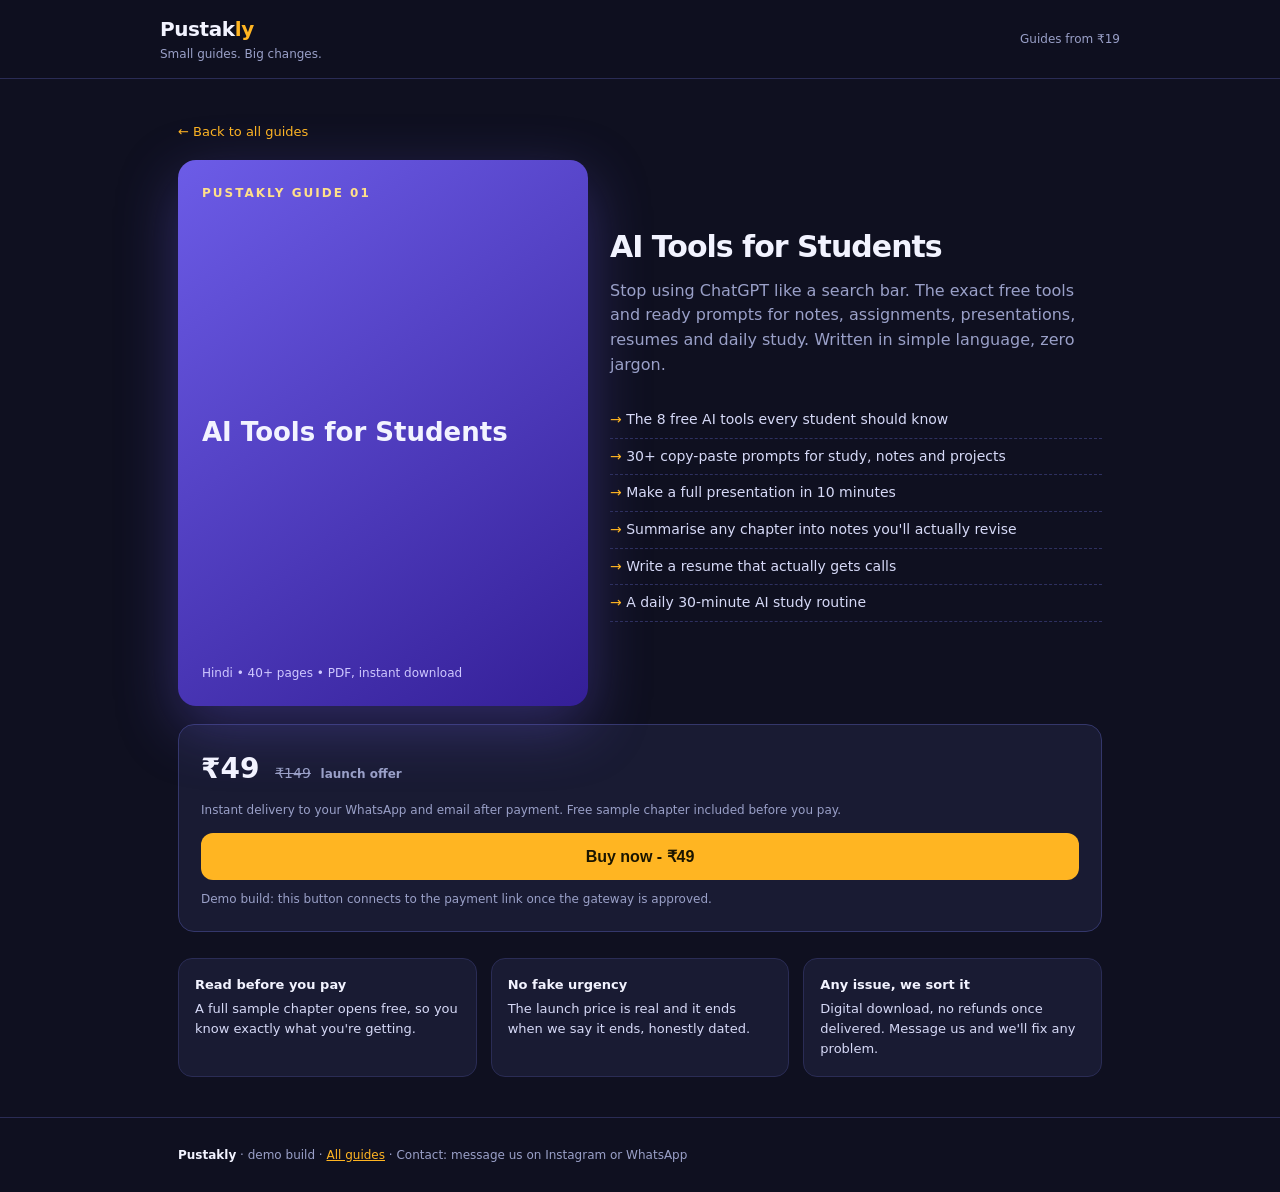
==== guide-ai-tools.html @ 48b12f2c "Pustakly demo store: homepage + AI tools guide page" ====
<!DOCTYPE html><html lang="en"><head><meta charset="utf-8">
<meta name="viewport" content="width=device-width,initial-scale=1">
<title>AI Tools for Students - Pustakly</title>
<style>
:root{--bg:#0f1020;--card:#191b33;--card2:#22244a;--ink:#f2f3ff;--mut:#9aa0c8;--acc:#ffb522;--acc2:#6c5ce7;--ok:#2ecc9b}
*{box-sizing:border-box;margin:0;padding:0}
body{font-family:system-ui,-apple-system,'Segoe UI',Roboto,sans-serif;background:var(--bg);color:var(--ink);line-height:1.55}
.wrap{max-width:960px;margin:0 auto;padding:0 18px}
header{position:sticky;top:0;z-index:9;background:rgba(15,16,32,.92);backdrop-filter:blur(8px);border-bottom:1px solid #2a2c55}
.nav{display:flex;align-items:center;justify-content:space-between;padding:14px 0}
.logo{font-weight:800;font-size:20px;letter-spacing:-.4px}
.logo span{color:var(--acc)}
.tag{font-size:12px;color:var(--mut)}
.hero{padding:52px 0 40px;background:linear-gradient(160deg,#181a3d 0%,#0f1020 60%)}
.badge{display:inline-block;background:#2a2c55;color:var(--acc);font-size:12px;font-weight:700;padding:5px 12px;border-radius:99px;margin-bottom:16px}
h1{font-size:clamp(28px,6vw,44px);line-height:1.15;letter-spacing:-1px;font-weight:800}
h1 em{font-style:normal;color:var(--acc)}
.sub{color:var(--mut);font-size:16px;max-width:520px;margin:14px 0 24px}
.btn{display:inline-block;background:var(--acc);color:#1a1500;font-weight:800;padding:14px 26px;border-radius:12px;font-size:16px;text-decoration:none;border:none;cursor:pointer}
.btn.ghost{background:transparent;color:var(--ink);border:1px solid #3a3d78;margin-left:10px}
.stats{display:flex;gap:26px;margin-top:30px;flex-wrap:wrap}
.stat b{font-size:20px}.stat span{display:block;font-size:12px;color:var(--mut)}
section{padding:44px 0}
h2{font-size:clamp(20px,4vw,28px);letter-spacing:-.4px;margin-bottom:6px}
.lead{color:var(--mut);margin-bottom:22px}
.quiz{background:var(--card);border:1px solid #2a2c55;border-radius:18px;padding:24px}
.qq{margin:0 0 8px;font-weight:700}
.opts{display:flex;gap:10px;flex-wrap:wrap;margin-bottom:18px}
.opt{background:var(--card2);border:1px solid #34376b;color:var(--ink);padding:10px 16px;border-radius:10px;font-size:14px;cursor:pointer}
.opt.sel{border-color:var(--acc);color:var(--acc)}
.res{display:none;background:var(--card2);border:1px solid var(--acc);border-radius:14px;padding:18px;margin-top:6px}
.res b{color:var(--acc)}
.grid{display:grid;grid-template-columns:repeat(auto-fill,minmax(250px,1fr));gap:16px}
.bcard{background:var(--card);border:1px solid #2a2c55;border-radius:16px;padding:20px;display:flex;flex-direction:column;gap:8px}
.bcard h3{font-size:17px}
.bcard p{font-size:13px;color:var(--mut);flex:1}
.price{font-weight:800;font-size:20px}
.price s{color:var(--mut);font-weight:400;font-size:14px;margin-left:6px}
.pill{align-self:flex-start;font-size:11px;font-weight:800;letter-spacing:.6px;text-transform:uppercase;padding:4px 10px;border-radius:99px}
.pill.live{background:rgba(46,204,155,.15);color:var(--ok)}
.pill.soon{background:#2a2c55;color:var(--mut)}
.feat{display:grid;grid-template-columns:1fr;gap:22px}
@media(min-width:720px){.feat{grid-template-columns:1fr 1.2fr;align-items:center}}
.cover{background:linear-gradient(145deg,#6c5ce7,#341f97);border-radius:18px;aspect-ratio:3/4;display:flex;flex-direction:column;justify-content:space-between;padding:24px;box-shadow:0 20px 60px rgba(108,92,231,.35)}
.cover .k{font-size:12px;font-weight:800;letter-spacing:2px;color:#ffe08a;text-transform:uppercase}
.cover h3{font-size:26px;line-height:1.2}
.cover .f{font-size:12px;color:#cfc8ff}
.toc{list-style:none;margin:14px 0}
.toc li{padding:7px 0;border-bottom:1px dashed #2e3060;font-size:14px;color:#d6d9f7}
.toc li::before{content:"\2192  ";color:var(--acc)}
.small{font-size:12px;color:var(--mut)}
.trust{display:grid;grid-template-columns:repeat(auto-fit,minmax(200px,1fr));gap:14px}
.tcard{background:var(--card);border:1px solid #2a2c55;border-radius:14px;padding:16px;font-size:13px;color:#d6d9f7}
.tcard b{display:block;margin-bottom:4px;color:var(--ink)}
footer{border-top:1px solid #2a2c55;padding:28px 0;font-size:12px;color:var(--mut)}
footer b{color:var(--ink)}
.pagerow{padding:40px 0}
.backlink{color:var(--acc);font-size:13px;text-decoration:none;display:inline-block;margin-bottom:18px}
.buybox{background:var(--card);border:1px solid #34376b;border-radius:16px;padding:22px;margin-top:18px}
.buybox .price{font-size:28px}
.buybox .btn{width:100%;text-align:center;margin-top:14px}
.note{margin-top:10px}
</style></head><body>
<header><div class="wrap nav"><div><div class="logo">Pustak<span>ly</span></div><div class="tag">Small guides. Big changes.</div></div><div class="tag">Guides from &#8377;19</div></div></header>

<section class="pagerow"><div class="wrap">
<a class="backlink" href="index.html">&#8592; Back to all guides</a>
<div class="feat">
<div class="cover"><div><div class="k">Pustakly guide 01</div></div><h3>AI Tools for Students</h3><div class="f">Hindi &#8226; 40+ pages &#8226; PDF, instant download</div></div>
<div>
<h1 style="font-size:30px">AI Tools for Students</h1>
<p class="sub">Stop using ChatGPT like a search bar. The exact free tools and ready prompts for notes, assignments, presentations, resumes and daily study. Written in simple language, zero jargon.</p>
<ul class="toc">
<li>The 8 free AI tools every student should know</li>
<li>30+ copy-paste prompts for study, notes and projects</li>
<li>Make a full presentation in 10 minutes</li>
<li>Summarise any chapter into notes you'll actually revise</li>
<li>Write a resume that actually gets calls</li>
<li>A daily 30-minute AI study routine</li>
</ul>
</div>
</div>

<div class="buybox">
<div class="price">&#8377;49 <s>&#8377;149</s> <span class="small">launch offer</span></div>
<p class="small note">Instant delivery to your WhatsApp and email after payment. Free sample chapter included before you pay.</p>
<button class="btn" onclick="this.textContent='Payment link plugs in after gateway approval'">Buy now - &#8377;49</button>
<p class="small note">Demo build: this button connects to the payment link once the gateway is approved.</p>
</div>

<div class="trust" style="margin-top:26px">
<div class="tcard"><b>Read before you pay</b>A full sample chapter opens free, so you know exactly what you're getting.</div>
<div class="tcard"><b>No fake urgency</b>The launch price is real and it ends when we say it ends, honestly dated.</div>
<div class="tcard"><b>Any issue, we sort it</b>Digital download, no refunds once delivered. Message us and we'll fix any problem.</div>
</div>
</div></section>

<footer><div class="wrap"><b>Pustakly</b> &#183; demo build &#183; <a href="index.html" style="color:var(--acc)">All guides</a> &#183; Contact: message us on Instagram or WhatsApp</div></footer>
</body></html>
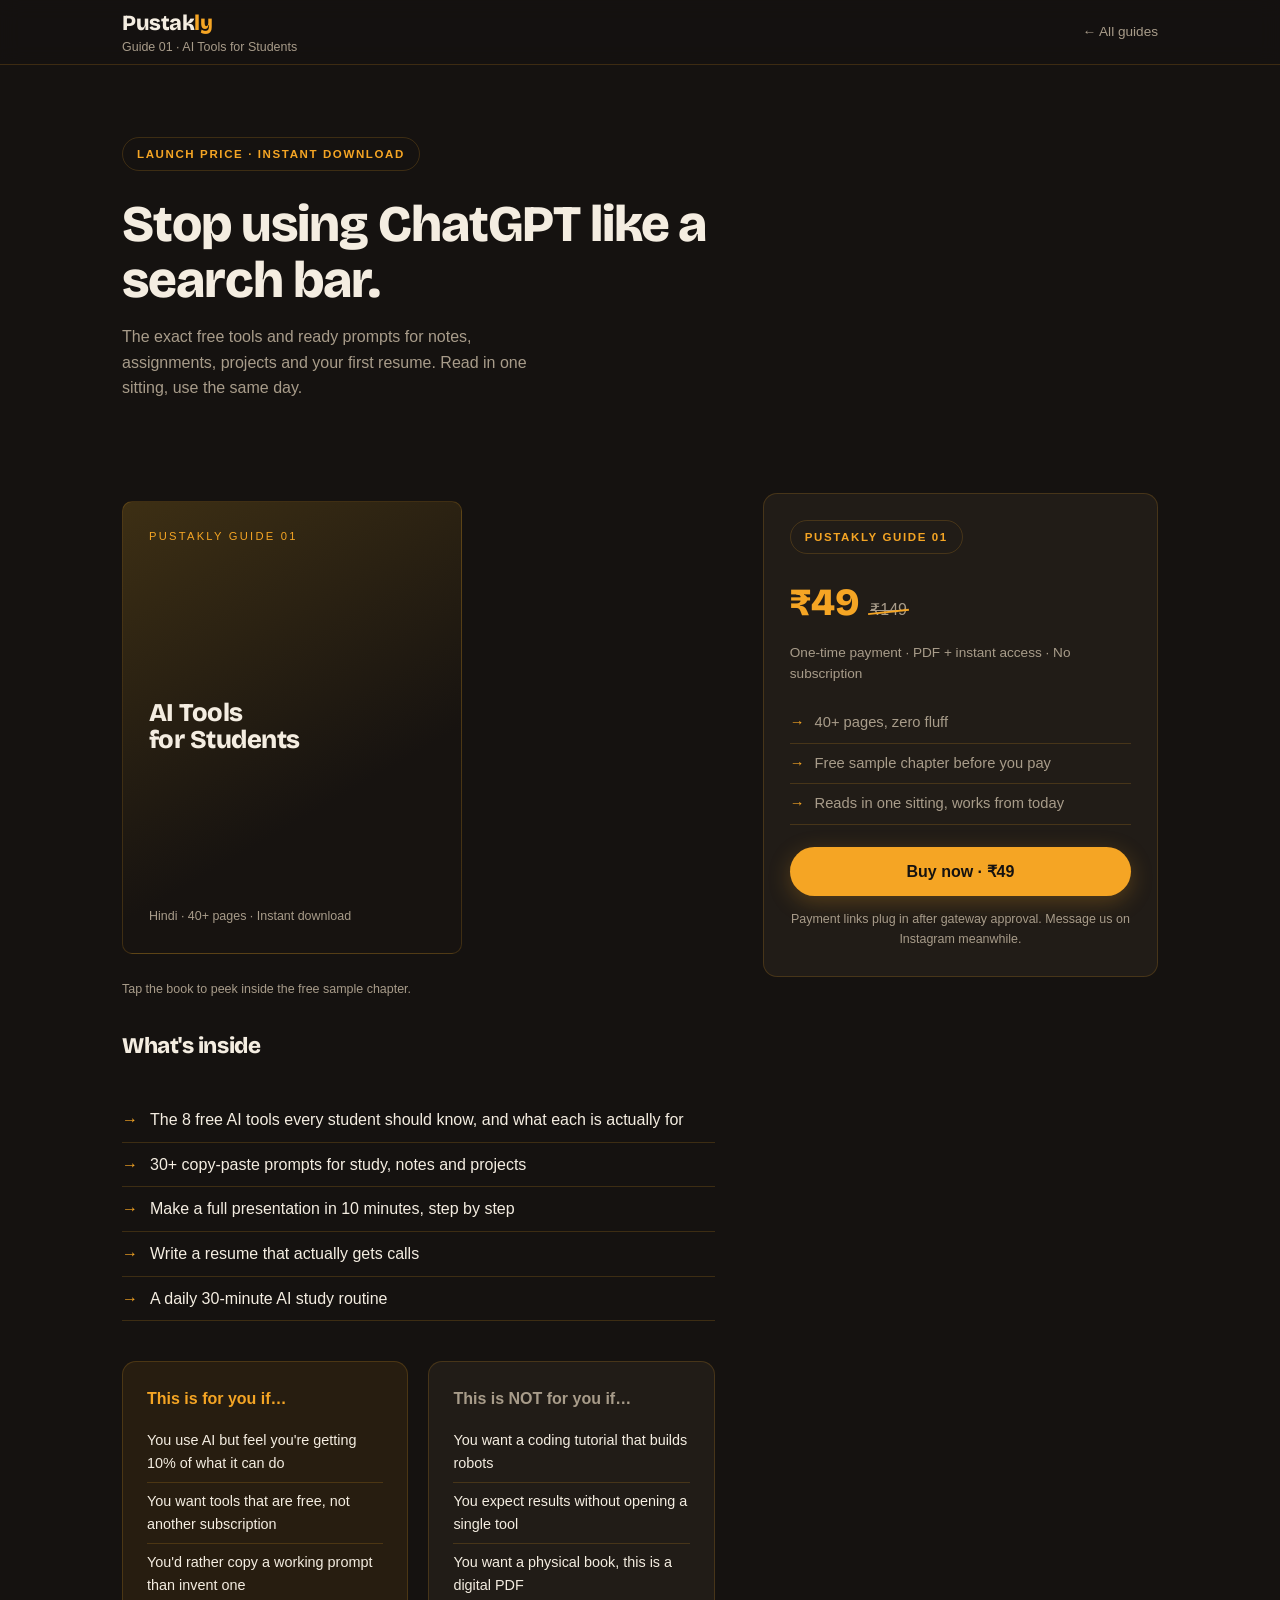
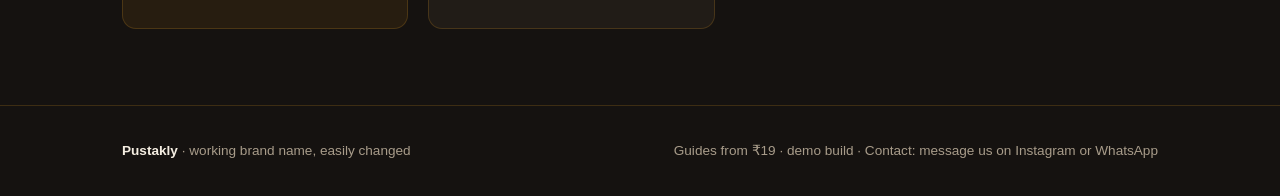
==== commit 8b625ff0: "Production rebuild: real css/js structure, design system, premium interaction layer" ====
--- a/guide-ai-tools.html
+++ b/guide-ai-tools.html
@@ -1,99 +1,174 @@
-<!DOCTYPE html><html lang="en"><head><meta charset="utf-8">
-<meta name="viewport" content="width=device-width,initial-scale=1">
-<title>AI Tools for Students - Pustakly</title>
+<!DOCTYPE html>
+<html lang="en">
+<head>
+<meta charset="UTF-8">
+<meta name="viewport" content="width=device-width, initial-scale=1.0">
+<title>AI Tools for Students — Pustakly guide 01</title>
+<meta name="description" content="Stop using ChatGPT like a search bar. The exact free tools and ready prompts for notes, assignments, projects and your first resume. ₹49 launch price, instant download.">
+<link rel="icon" href="assets/favicon.svg" type="image/svg+xml">
+<link rel="preconnect" href="https://fonts.googleapis.com">
+<link rel="preconnect" href="https://fonts.gstatic.com" crossorigin>
+<link href="https://fonts.googleapis.com/css2?family=Bricolage+Grotesque:opsz,wght@12..96,400;12..96,700;12..96,800&display=swap" rel="stylesheet">
+<link rel="stylesheet" href="css/style.css">
 <style>
-:root{--bg:#0f1020;--card:#191b33;--card2:#22244a;--ink:#f2f3ff;--mut:#9aa0c8;--acc:#ffb522;--acc2:#6c5ce7;--ok:#2ecc9b}
-*{box-sizing:border-box;margin:0;padding:0}
-body{font-family:system-ui,-apple-system,'Segoe UI',Roboto,sans-serif;background:var(--bg);color:var(--ink);line-height:1.55}
-.wrap{max-width:960px;margin:0 auto;padding:0 18px}
-header{position:sticky;top:0;z-index:9;background:rgba(15,16,32,.92);backdrop-filter:blur(8px);border-bottom:1px solid #2a2c55}
-.nav{display:flex;align-items:center;justify-content:space-between;padding:14px 0}
-.logo{font-weight:800;font-size:20px;letter-spacing:-.4px}
-.logo span{color:var(--acc)}
-.tag{font-size:12px;color:var(--mut)}
-.hero{padding:52px 0 40px;background:linear-gradient(160deg,#181a3d 0%,#0f1020 60%)}
-.badge{display:inline-block;background:#2a2c55;color:var(--acc);font-size:12px;font-weight:700;padding:5px 12px;border-radius:99px;margin-bottom:16px}
-h1{font-size:clamp(28px,6vw,44px);line-height:1.15;letter-spacing:-1px;font-weight:800}
-h1 em{font-style:normal;color:var(--acc)}
-.sub{color:var(--mut);font-size:16px;max-width:520px;margin:14px 0 24px}
-.btn{display:inline-block;background:var(--acc);color:#1a1500;font-weight:800;padding:14px 26px;border-radius:12px;font-size:16px;text-decoration:none;border:none;cursor:pointer}
-.btn.ghost{background:transparent;color:var(--ink);border:1px solid #3a3d78;margin-left:10px}
-.stats{display:flex;gap:26px;margin-top:30px;flex-wrap:wrap}
-.stat b{font-size:20px}.stat span{display:block;font-size:12px;color:var(--mut)}
-section{padding:44px 0}
-h2{font-size:clamp(20px,4vw,28px);letter-spacing:-.4px;margin-bottom:6px}
-.lead{color:var(--mut);margin-bottom:22px}
-.quiz{background:var(--card);border:1px solid #2a2c55;border-radius:18px;padding:24px}
-.qq{margin:0 0 8px;font-weight:700}
-.opts{display:flex;gap:10px;flex-wrap:wrap;margin-bottom:18px}
-.opt{background:var(--card2);border:1px solid #34376b;color:var(--ink);padding:10px 16px;border-radius:10px;font-size:14px;cursor:pointer}
-.opt.sel{border-color:var(--acc);color:var(--acc)}
-.res{display:none;background:var(--card2);border:1px solid var(--acc);border-radius:14px;padding:18px;margin-top:6px}
-.res b{color:var(--acc)}
-.grid{display:grid;grid-template-columns:repeat(auto-fill,minmax(250px,1fr));gap:16px}
-.bcard{background:var(--card);border:1px solid #2a2c55;border-radius:16px;padding:20px;display:flex;flex-direction:column;gap:8px}
-.bcard h3{font-size:17px}
-.bcard p{font-size:13px;color:var(--mut);flex:1}
-.price{font-weight:800;font-size:20px}
-.price s{color:var(--mut);font-weight:400;font-size:14px;margin-left:6px}
-.pill{align-self:flex-start;font-size:11px;font-weight:800;letter-spacing:.6px;text-transform:uppercase;padding:4px 10px;border-radius:99px}
-.pill.live{background:rgba(46,204,155,.15);color:var(--ok)}
-.pill.soon{background:#2a2c55;color:var(--mut)}
-.feat{display:grid;grid-template-columns:1fr;gap:22px}
-@media(min-width:720px){.feat{grid-template-columns:1fr 1.2fr;align-items:center}}
-.cover{background:linear-gradient(145deg,#6c5ce7,#341f97);border-radius:18px;aspect-ratio:3/4;display:flex;flex-direction:column;justify-content:space-between;padding:24px;box-shadow:0 20px 60px rgba(108,92,231,.35)}
-.cover .k{font-size:12px;font-weight:800;letter-spacing:2px;color:#ffe08a;text-transform:uppercase}
-.cover h3{font-size:26px;line-height:1.2}
-.cover .f{font-size:12px;color:#cfc8ff}
-.toc{list-style:none;margin:14px 0}
-.toc li{padding:7px 0;border-bottom:1px dashed #2e3060;font-size:14px;color:#d6d9f7}
-.toc li::before{content:"\2192  ";color:var(--acc)}
-.small{font-size:12px;color:var(--mut)}
-.trust{display:grid;grid-template-columns:repeat(auto-fit,minmax(200px,1fr));gap:14px}
-.tcard{background:var(--card);border:1px solid #2a2c55;border-radius:14px;padding:16px;font-size:13px;color:#d6d9f7}
-.tcard b{display:block;margin-bottom:4px;color:var(--ink)}
-footer{border-top:1px solid #2a2c55;padding:28px 0;font-size:12px;color:var(--mut)}
-footer b{color:var(--ink)}
-.pagerow{padding:40px 0}
-.backlink{color:var(--acc);font-size:13px;text-decoration:none;display:inline-block;margin-bottom:18px}
-.buybox{background:var(--card);border:1px solid #34376b;border-radius:16px;padding:22px;margin-top:18px}
-.buybox .price{font-size:28px}
-.buybox .btn{width:100%;text-align:center;margin-top:14px}
-.note{margin-top:10px}
-</style></head><body>
-<header><div class="wrap nav"><div><div class="logo">Pustak<span>ly</span></div><div class="tag">Small guides. Big changes.</div></div><div class="tag">Guides from &#8377;19</div></div></header>
+.p-head{padding:72px 0 8px}
+.p-head h1{font-size:clamp(2rem,6vw,3.2rem);max-width:20ch}
+.p-head .sub{margin-top:16px;color:var(--muted-light);max-width:46ch}
+.p-grid{display:grid;grid-template-columns:1.2fr .8fr;gap:48px;margin-top:44px;align-items:start}
+.p-panel{border:1px solid var(--line-dark);border-radius:var(--radius);padding:26px;background:var(--ink-2);position:sticky;top:88px}
+.p-panel .price-now{font-family:var(--font-display);font-size:2.4rem;font-weight:800;color:var(--amber)}
+.p-panel .price-was{color:var(--muted-light);position:relative;display:inline-block;margin-left:6px}
+.p-panel ul{list-style:none;margin:18px 0 22px}
+.p-panel li{padding:8px 0;border-bottom:1px solid var(--line-dark);font-size:.92rem;color:var(--muted-light);display:flex;gap:10px}
+.p-panel li::before{content:"→";color:var(--amber);font-weight:700}
+.flip-wrap{perspective:1200px;margin:8px 0 26px;max-width:340px;cursor:pointer}
+.flip-inner{position:relative;aspect-ratio:3/4;transform-style:preserve-3d;transition:transform .7s var(--ease)}
+.flip-wrap.flipped .flip-inner{transform:rotateY(180deg)}
+.flip-face{position:absolute;inset:0;backface-visibility:hidden;border-radius:10px;border:1px solid var(--line-dark);padding:26px;display:flex;flex-direction:column;justify-content:space-between;background:linear-gradient(150deg,#3d2f14,#171310 65%)}
+.flip-face.back{transform:rotateY(180deg);background:var(--paper);color:var(--text-dark)}
+.flip-face .fv-tag{font-size:.7rem;letter-spacing:.2em;text-transform:uppercase;color:var(--amber)}
+.flip-face h3{font-size:1.6rem}
+.flip-face p{font-size:.86rem;color:var(--muted-dark)}
+.flip-face.back .fv-tag{color:var(--amber-deep)}
+.flip-hint{font-size:.78rem;color:var(--muted-light);margin-top:10px}
+.fit-grid{display:grid;grid-template-columns:1fr 1fr;gap:20px;margin-top:10px}
+.fit{border-radius:var(--radius);padding:24px;border:1px solid var(--line-dark)}
+.fit.yes{background:rgba(245,165,36,.08)}
+.fit.no{background:var(--ink-2)}
+.fit b{display:block;margin-bottom:10px;font-size:1rem}
+.fit.yes b{color:var(--amber)}
+.fit.no b{color:var(--muted-light)}
+.fit ul{list-style:none}
+.fit li{padding:7px 0;font-size:.9rem;border-bottom:1px solid var(--line-dark)}
+.fit li:last-child{border:none}
+@media(max-width:900px){.p-grid{grid-template-columns:1fr}.p-panel{position:static}}
+</style>
+</head>
+<body>
 
-<section class="pagerow"><div class="wrap">
-<a class="backlink" href="index.html">&#8592; Back to all guides</a>
-<div class="feat">
-<div class="cover"><div><div class="k">Pustakly guide 01</div></div><h3>AI Tools for Students</h3><div class="f">Hindi &#8226; 40+ pages &#8226; PDF, instant download</div></div>
-<div>
-<h1 style="font-size:30px">AI Tools for Students</h1>
-<p class="sub">Stop using ChatGPT like a search bar. The exact free tools and ready prompts for notes, assignments, presentations, resumes and daily study. Written in simple language, zero jargon.</p>
-<ul class="toc">
-<li>The 8 free AI tools every student should know</li>
-<li>30+ copy-paste prompts for study, notes and projects</li>
-<li>Make a full presentation in 10 minutes</li>
-<li>Summarise any chapter into notes you'll actually revise</li>
-<li>Write a resume that actually gets calls</li>
-<li>A daily 30-minute AI study routine</li>
-</ul>
-</div>
+<header class="site-head">
+  <div class="wrap">
+    <div>
+      <a class="logo" href="index.html">Pustak<em>ly</em></a>
+      <div class="head-tag">Guide 01 · AI Tools for Students</div>
+    </div>
+    <div class="head-right"><a href="index.html#books">← All guides</a></div>
+  </div>
+</header>
+
+<main>
+<section class="p-head">
+  <div class="wrap">
+    <span class="chip">Launch price · instant download</span>
+    <h1 class="kinetic">Stop using ChatGPT like a search bar.</h1>
+    <p class="sub">The exact free tools and ready prompts for notes, assignments, projects and your first resume. Read in one sitting, use the same day.</p>
+  </div>
+</section>
+
+<section class="sec" style="padding-top:40px">
+  <div class="wrap">
+    <div class="p-grid">
+      <div class="reveal">
+        <div class="flip-wrap" id="flip" tabindex="0" role="button" aria-label="Flip to preview the sample chapter">
+          <div class="flip-inner">
+            <div class="flip-face front">
+              <span class="fv-tag">Pustakly guide 01</span>
+              <h3>AI Tools<br>for Students</h3>
+              <span style="font-size:.78rem;color:var(--muted-light)">Hindi · 40+ pages · Instant download</span>
+            </div>
+            <div class="flip-face back">
+              <span class="fv-tag">Free sample chapter</span>
+              <div>
+                <h3 style="font-size:1.2rem;margin-bottom:10px">Chapter 2: The 8 free tools</h3>
+                <p>Why the paid AI subscriptions students are sold mostly duplicate free tools, and the exact 8 to set up tonight, with what each one is actually for.</p>
+              </div>
+              <span style="font-size:.72rem;color:var(--muted-dark)">Tap to flip back</span>
+            </div>
+          </div>
+        </div>
+        <p class="flip-hint">Tap the book to peek inside the free sample chapter.</p>
+
+        <div class="sec-head" style="margin-top:34px">
+          <h3 style="font-size:1.4rem">What's inside</h3>
+        </div>
+        <ul style="list-style:none;margin-top:16px">
+          <li style="padding:9px 0;border-bottom:1px solid var(--line-dark);display:flex;gap:12px"><span style="color:var(--amber);font-weight:700">→</span>The 8 free AI tools every student should know, and what each is actually for</li>
+          <li style="padding:9px 0;border-bottom:1px solid var(--line-dark);display:flex;gap:12px"><span style="color:var(--amber);font-weight:700">→</span>30+ copy-paste prompts for study, notes and projects</li>
+          <li style="padding:9px 0;border-bottom:1px solid var(--line-dark);display:flex;gap:12px"><span style="color:var(--amber);font-weight:700">→</span>Make a full presentation in 10 minutes, step by step</li>
+          <li style="padding:9px 0;border-bottom:1px solid var(--line-dark);display:flex;gap:12px"><span style="color:var(--amber);font-weight:700">→</span>Write a resume that actually gets calls</li>
+          <li style="padding:9px 0;border-bottom:1px solid var(--line-dark);display:flex;gap:12px"><span style="color:var(--amber);font-weight:700">→</span>A daily 30-minute AI study routine</li>
+        </ul>
+
+        <div class="fit-grid" style="margin-top:40px">
+          <div class="fit yes">
+            <b>This is for you if…</b>
+            <ul>
+              <li>You use AI but feel you're getting 10% of what it can do</li>
+              <li>You want tools that are free, not another subscription</li>
+              <li>You'd rather copy a working prompt than invent one</li>
+            </ul>
+          </div>
+          <div class="fit no">
+            <b>This is NOT for you if…</b>
+            <ul>
+              <li>You want a coding tutorial that builds robots</li>
+              <li>You expect results without opening a single tool</li>
+              <li>You want a physical book, this is a digital PDF</li>
+            </ul>
+          </div>
+        </div>
+      </div>
+
+      <aside class="p-panel price-strike">
+        <span class="chip" style="margin-bottom:18px">Pustakly guide 01</span>
+        <div>
+          <span class="price-now">₹49</span>
+          <span class="price-was strike"><s>₹149</s></span>
+        </div>
+        <p style="font-size:.85rem;color:var(--muted-light);margin-top:8px">One-time payment · PDF + instant access · No subscription</p>
+        <ul>
+          <li>40+ pages, zero fluff</li>
+          <li>Free sample chapter before you pay</li>
+          <li>Reads in one sitting, works from today</li>
+        </ul>
+        <button class="btn btn-primary" style="width:100%;justify-content:center" data-buy>Buy now · ₹49</button>
+        <p style="font-size:.78rem;color:var(--muted-light);margin-top:14px;text-align:center">Payment links plug in after gateway approval. Message us on Instagram meanwhile.</p>
+      </aside>
+    </div>
+  </div>
+</section>
+</main>
+
+<footer>
+  <div class="wrap">
+    <div><b style="color:var(--text-light)">Pustakly</b> · working brand name, easily changed</div>
+    <div>Guides from ₹19 · demo build · Contact: message us on Instagram or WhatsApp</div>
+  </div>
+</footer>
+
+<div class="buy-bar">
+  <div class="bb-price">₹49<s>₹149</s></div>
+  <button class="btn btn-primary" data-buy>Get the guide</button>
 </div>
 
-<div class="buybox">
-<div class="price">&#8377;49 <s>&#8377;149</s> <span class="small">launch offer</span></div>
-<p class="small note">Instant delivery to your WhatsApp and email after payment. Free sample chapter included before you pay.</p>
-<button class="btn" onclick="this.textContent='Payment link plugs in after gateway approval'">Buy now - &#8377;49</button>
-<p class="small note">Demo build: this button connects to the payment link once the gateway is approved.</p>
-</div>
-
-<div class="trust" style="margin-top:26px">
-<div class="tcard"><b>Read before you pay</b>A full sample chapter opens free, so you know exactly what you're getting.</div>
-<div class="tcard"><b>No fake urgency</b>The launch price is real and it ends when we say it ends, honestly dated.</div>
-<div class="tcard"><b>Any issue, we sort it</b>Digital download, no refunds once delivered. Message us and we'll fix any problem.</div>
-</div>
-</div></section>
-
-<footer><div class="wrap"><b>Pustakly</b> &#183; demo build &#183; <a href="index.html" style="color:var(--acc)">All guides</a> &#183; Contact: message us on Instagram or WhatsApp</div></footer>
-</body></html>+<script src="js/main.js"></script>
+<script>
+(function () {
+  var flip = document.getElementById('flip');
+  if (flip) {
+    flip.addEventListener('click', function () { flip.classList.toggle('flipped'); });
+    flip.addEventListener('keydown', function (e) {
+      if (e.key === 'Enter' || e.key === ' ') { e.preventDefault(); flip.classList.toggle('flipped'); }
+    });
+  }
+  document.querySelectorAll('[data-buy]').forEach(function (b) {
+    b.addEventListener('click', function () {
+      var old = b.textContent;
+      b.textContent = 'Gateway coming soon ✓';
+      setTimeout(function () { b.textContent = old; }, 1600);
+    });
+  });
+})();
+</script>
+</body>
+</html>
--- a/css/style.css
+++ b/css/style.css
@@ -0,0 +1,244 @@
+/* Pustakly production stylesheet
+   Design system: warm near-black + cream paper + one amber accent.
+   Display face: Bricolage Grotesque. Body: system stack (fast, no slop). */
+
+:root{
+  --ink:#151210;
+  --ink-2:#211c17;
+  --paper:#f7f1e6;
+  --paper-2:#efe6d6;
+  --amber:#f5a524;
+  --amber-deep:#d9860f;
+  --text-dark:#181410;
+  --text-light:#f4ede1;
+  --muted-dark:#6d6357;
+  --muted-light:#a89c8a;
+  --line-dark:rgba(245,165,36,.18);
+  --line-light:rgba(21,18,16,.12);
+  --radius:14px;
+  --maxw:1080px;
+  --font-display:'Bricolage Grotesque',Georgia,serif;
+  --ease:cubic-bezier(.22,.61,.36,1);
+}
+
+*{margin:0;padding:0;box-sizing:border-box}
+html{scroll-behavior:smooth}
+@media (prefers-reduced-motion:reduce){
+  html{scroll-behavior:auto}
+  *,*::before,*::after{animation-duration:.01ms!important;animation-iteration-count:1!important;transition-duration:.01ms!important}
+}
+
+body{
+  font-family:-apple-system,BlinkMacSystemFont,'Segoe UI',Roboto,'Noto Sans',sans-serif;
+  background:var(--ink);
+  color:var(--text-light);
+  line-height:1.6;
+  -webkit-font-smoothing:antialiased;
+}
+
+h1,h2,h3,.display{
+  font-family:var(--font-display);
+  font-weight:800;
+  letter-spacing:-.02em;
+  line-height:1.08;
+}
+
+a{color:inherit;text-decoration:none}
+img{max-width:100%;display:block}
+
+.wrap{max-width:var(--maxw);margin:0 auto;padding:0 22px}
+
+/* ---------- header ---------- */
+.site-head{
+  position:sticky;top:0;z-index:50;
+  background:rgba(21,18,16,.88);
+  backdrop-filter:blur(10px);
+  border-bottom:1px solid var(--line-dark);
+}
+.site-head .wrap{display:flex;align-items:center;justify-content:space-between;height:64px}
+.logo{font-family:var(--font-display);font-weight:800;font-size:1.35rem;letter-spacing:-.02em}
+.logo em{font-style:normal;color:var(--amber)}
+.head-tag{font-size:.78rem;color:var(--muted-light);margin-top:-2px}
+.head-right{font-size:.85rem;color:var(--muted-light)}
+.head-right b{color:var(--text-light);font-size:1rem}
+
+/* ---------- hero ---------- */
+.hero{padding:84px 0 72px;position:relative;overflow:hidden}
+.hero::after{
+  content:"";position:absolute;inset:auto -10% -40% -10%;height:70%;
+  background:radial-gradient(60% 90% at 50% 100%,rgba(245,165,36,.13),transparent 70%);
+  pointer-events:none;
+}
+.chip{
+  display:inline-block;font-size:.72rem;font-weight:700;letter-spacing:.14em;
+  text-transform:uppercase;color:var(--amber);
+  border:1px solid var(--line-dark);border-radius:999px;padding:7px 14px;margin-bottom:26px;
+}
+.hero h1{font-size:clamp(2.5rem,7.2vw,4.4rem);max-width:16ch}
+.hero h1 .accent{color:var(--amber);font-style:italic;font-weight:800}
+.hero .sub{margin-top:22px;font-size:1.06rem;color:var(--muted-light);max-width:44ch}
+
+.kinetic .w{display:inline-block;opacity:0;transform:translateY(.7em);animation:w-rise .5s var(--ease) forwards}
+@keyframes w-rise{to{opacity:1;transform:none}}
+
+.cta-row{display:flex;gap:14px;flex-wrap:wrap;margin-top:34px}
+.btn{
+  display:inline-flex;align-items:center;gap:8px;
+  font-weight:700;font-size:1rem;border-radius:999px;
+  padding:15px 26px;cursor:pointer;border:none;
+  transition:transform .12s var(--ease),box-shadow .12s var(--ease),background .15s;
+}
+.btn:active{transform:scale(.97)}
+.btn-primary{background:var(--amber);color:var(--ink);box-shadow:0 6px 22px rgba(245,165,36,.25)}
+.btn-primary:hover{background:#ffb742;transform:translateY(-1px);box-shadow:0 8px 26px rgba(245,165,36,.35)}
+.btn-ghost{background:transparent;color:var(--text-light);border:1px solid var(--line-dark)}
+.btn-ghost:hover{border-color:var(--amber);color:var(--amber)}
+
+.stats{display:flex;gap:40px;flex-wrap:wrap;margin-top:52px}
+.stats b{font-family:var(--font-display);font-size:1.7rem;font-weight:800;display:block}
+.stats span{font-size:.82rem;color:var(--muted-light)}
+
+/* ---------- sections ---------- */
+.sec{padding:76px 0}
+.sec-head{margin-bottom:40px;max-width:640px}
+.sec-head .kick{font-size:.72rem;font-weight:700;letter-spacing:.16em;text-transform:uppercase;color:var(--amber);display:block;margin-bottom:12px}
+.sec-head h2{font-size:clamp(1.7rem,4.5vw,2.5rem)}
+.sec-head p{margin-top:12px;color:var(--muted-light);font-size:1rem}
+.cream{background:var(--paper);color:var(--text-dark)}
+.cream .sec-head p{color:var(--muted-dark)}
+.cream .chip,.cream .kick{color:var(--amber-deep)}
+.cream .btn-ghost{border-color:var(--line-light);color:var(--text-dark)}
+.cream .btn-ghost:hover{border-color:var(--amber-deep);color:var(--amber-deep)}
+
+/* ---------- quiz ---------- */
+.quiz-card{
+  background:#fff;border-radius:var(--radius);padding:30px 26px;
+  border:1px solid var(--line-light);box-shadow:0 2px 14px rgba(21,18,16,.05);
+  max-width:760px;
+}
+.quiz-card .q{font-weight:700;margin-bottom:14px;font-size:1.02rem}
+.opts{display:flex;gap:10px;flex-wrap:wrap;margin-bottom:26px}
+.opts button{
+  font:inherit;font-size:.94rem;font-weight:600;
+  background:var(--paper-2);color:var(--text-dark);
+  border:1px solid var(--line-light);border-radius:999px;padding:11px 20px;cursor:pointer;
+  transition:transform .12s var(--ease),background .15s,border-color .15s;
+}
+.opts button:active{transform:scale(.96)}
+.opts button:hover{border-color:var(--amber-deep)}
+.opts button.sel{background:var(--amber);border-color:var(--amber);color:var(--ink);box-shadow:0 4px 14px rgba(245,165,36,.35)}
+
+.match-card{
+  margin-top:6px;border-radius:var(--radius);padding:22px 24px;
+  background:var(--ink);color:var(--text-light);
+  opacity:0;transform:translateY(14px) scale(.98);
+  transition:opacity .4s var(--ease),transform .5s cubic-bezier(.34,1.4,.4,1);
+}
+.match-card.show{opacity:1;transform:none}
+.match-card .m-label{font-size:.75rem;letter-spacing:.14em;text-transform:uppercase;color:var(--amber);font-weight:700}
+.match-card h3{font-size:1.4rem;margin:6px 0 4px;color:var(--amber)}
+.match-card p{font-size:.92rem;color:var(--muted-light)}
+.match-card .btn{margin-top:16px;padding:11px 22px;font-size:.92rem}
+
+/* ---------- featured ---------- */
+.feat{display:grid;grid-template-columns:1fr 1fr;gap:44px;align-items:center}
+.book-visual{
+  aspect-ratio:3/4;border-radius:10px;position:relative;overflow:hidden;
+  background:linear-gradient(150deg,#3d2f14,#171310 65%);
+  border:1px solid var(--line-dark);
+  box-shadow:0 24px 60px rgba(0,0,0,.5);
+  display:flex;flex-direction:column;justify-content:space-between;padding:26px;
+  transform:rotate(-2deg);
+  transition:transform .3s var(--ease);
+}
+.book-visual:hover{transform:rotate(0) translateY(-4px)}
+.book-visual .bv-tag{font-size:.7rem;letter-spacing:.2em;text-transform:uppercase;color:var(--amber)}
+.book-visual h3{font-size:1.7rem;color:var(--text-light)}
+.book-visual .bv-meta{font-size:.78rem;color:var(--muted-light)}
+.book-visual::after{
+  content:"";position:absolute;top:0;bottom:0;right:0;width:12px;
+  background:linear-gradient(90deg,transparent,rgba(0,0,0,.45));
+}
+.feat-copy ul{list-style:none;margin-top:22px}
+.feat-copy li{padding:9px 0;border-bottom:1px solid var(--line-dark);font-size:.97rem;display:flex;gap:12px}
+.feat-copy li::before{content:"→";color:var(--amber);font-weight:700}
+.price-row{display:flex;align-items:baseline;gap:14px;margin-top:26px}
+.price-row .now{font-family:var(--font-display);font-size:2.2rem;font-weight:800;color:var(--amber)}
+.price-row .was{font-size:1.1rem;color:var(--muted-light);position:relative}
+.strike::after{
+  content:"";position:absolute;left:-2px;right:100%;top:54%;height:2px;background:var(--amber);
+  transform:rotate(-6deg);transition:right .45s var(--ease) .3s;
+}
+.revealed .strike::after,.strike.revealed::after{right:-2px}
+
+/* ---------- marquee ---------- */
+.strip{border-top:1px solid var(--line-dark);border-bottom:1px solid var(--line-dark);padding:16px 0;overflow:hidden;background:var(--ink-2)}
+.strip-track{display:flex;gap:44px;width:max-content;animation:slide 26s linear infinite;white-space:nowrap}
+.strip:hover .strip-track{animation-play-state:paused}
+.strip-track span{font-size:.9rem;font-weight:600;color:var(--muted-light)}
+.strip-track span b{color:var(--amber)}
+@keyframes slide{to{transform:translateX(-50%)}}
+
+/* ---------- guide cards ---------- */
+.grid{display:grid;grid-template-columns:repeat(3,1fr);gap:20px}
+.g-card{
+  background:#fff;border:1px solid var(--line-light);border-radius:var(--radius);
+  padding:24px;display:flex;flex-direction:column;gap:10px;
+  transition:transform .2s var(--ease),box-shadow .2s var(--ease);
+}
+.g-card:hover{transform:translateY(-4px);box-shadow:0 14px 34px rgba(21,18,16,.1)}
+.g-card .badge{align-self:flex-start;font-size:.68rem;font-weight:700;letter-spacing:.1em;text-transform:uppercase;padding:4px 10px;border-radius:999px}
+.badge.live{background:rgba(245,165,36,.16);color:var(--amber-deep)}
+.badge.soon{background:rgba(21,18,16,.07);color:var(--muted-dark)}
+.g-card h3{font-size:1.15rem}
+.g-card p{font-size:.9rem;color:var(--muted-dark);flex:1}
+.g-card .price{font-family:var(--font-display);font-weight:800;font-size:1.3rem}
+.g-card .price s{color:var(--muted-dark);font-weight:400;font-size:.95rem;margin-left:8px}
+.g-card a.view{font-weight:700;color:var(--amber-deep);font-size:.9rem}
+
+/* ---------- trust ---------- */
+.trust-grid{display:grid;grid-template-columns:repeat(3,1fr);gap:20px}
+.t-card{border:1px solid var(--line-dark);border-radius:var(--radius);padding:26px;background:var(--ink-2)}
+.t-card b{color:var(--amber);font-size:1rem;display:block;margin-bottom:8px}
+.t-card p{font-size:.9rem;color:var(--muted-light)}
+
+/* ---------- footer ---------- */
+footer{border-top:1px solid var(--line-dark);padding:34px 0;font-size:.85rem;color:var(--muted-light)}
+footer .wrap{display:flex;justify-content:space-between;flex-wrap:wrap;gap:12px}
+
+/* ---------- sticky buy bar ---------- */
+.buy-bar{
+  position:fixed;left:0;right:0;bottom:0;z-index:60;
+  background:rgba(21,18,16,.96);backdrop-filter:blur(10px);
+  border-top:1px solid var(--line-dark);
+  padding:12px 18px;display:none;align-items:center;justify-content:space-between;gap:14px;
+  transform:translateY(100%);transition:transform .35s var(--ease);
+}
+.buy-bar.show{transform:none}
+.buy-bar .bb-price{font-family:var(--font-display);font-weight:800;font-size:1.2rem}
+.buy-bar .bb-price s{color:var(--muted-light);font-weight:400;font-size:.85rem;margin-left:6px}
+.buy-bar .btn{padding:12px 22px;font-size:.92rem}
+@media(max-width:768px){.buy-bar{display:flex}}
+
+/* ---------- scroll reveal ---------- */
+.reveal{opacity:0;transform:translateY(14px);transition:opacity .6s var(--ease),transform .6s var(--ease)}
+.reveal.revealed{opacity:1;transform:none}
+.stagger>*{opacity:0;transform:translateY(14px);transition:opacity .5s var(--ease),transform .5s var(--ease)}
+.stagger.revealed>*{opacity:1;transform:none}
+.stagger.revealed>*:nth-child(2){transition-delay:.08s}
+.stagger.revealed>*:nth-child(3){transition-delay:.16s}
+.stagger.revealed>*:nth-child(4){transition-delay:.24s}
+.stagger.revealed>*:nth-child(5){transition-delay:.32s}
+.stagger.revealed>*:nth-child(6){transition-delay:.4s}
+
+@media(max-width:900px){
+  .grid,.trust-grid{grid-template-columns:1fr 1fr}
+  .feat{grid-template-columns:1fr;gap:30px}
+  .book-visual{max-width:340px}
+}
+@media(max-width:600px){
+  .grid,.trust-grid{grid-template-columns:1fr}
+  .hero{padding:64px 0 56px}
+  .stats{gap:24px}
+  body{padding-bottom:64px}
+}
